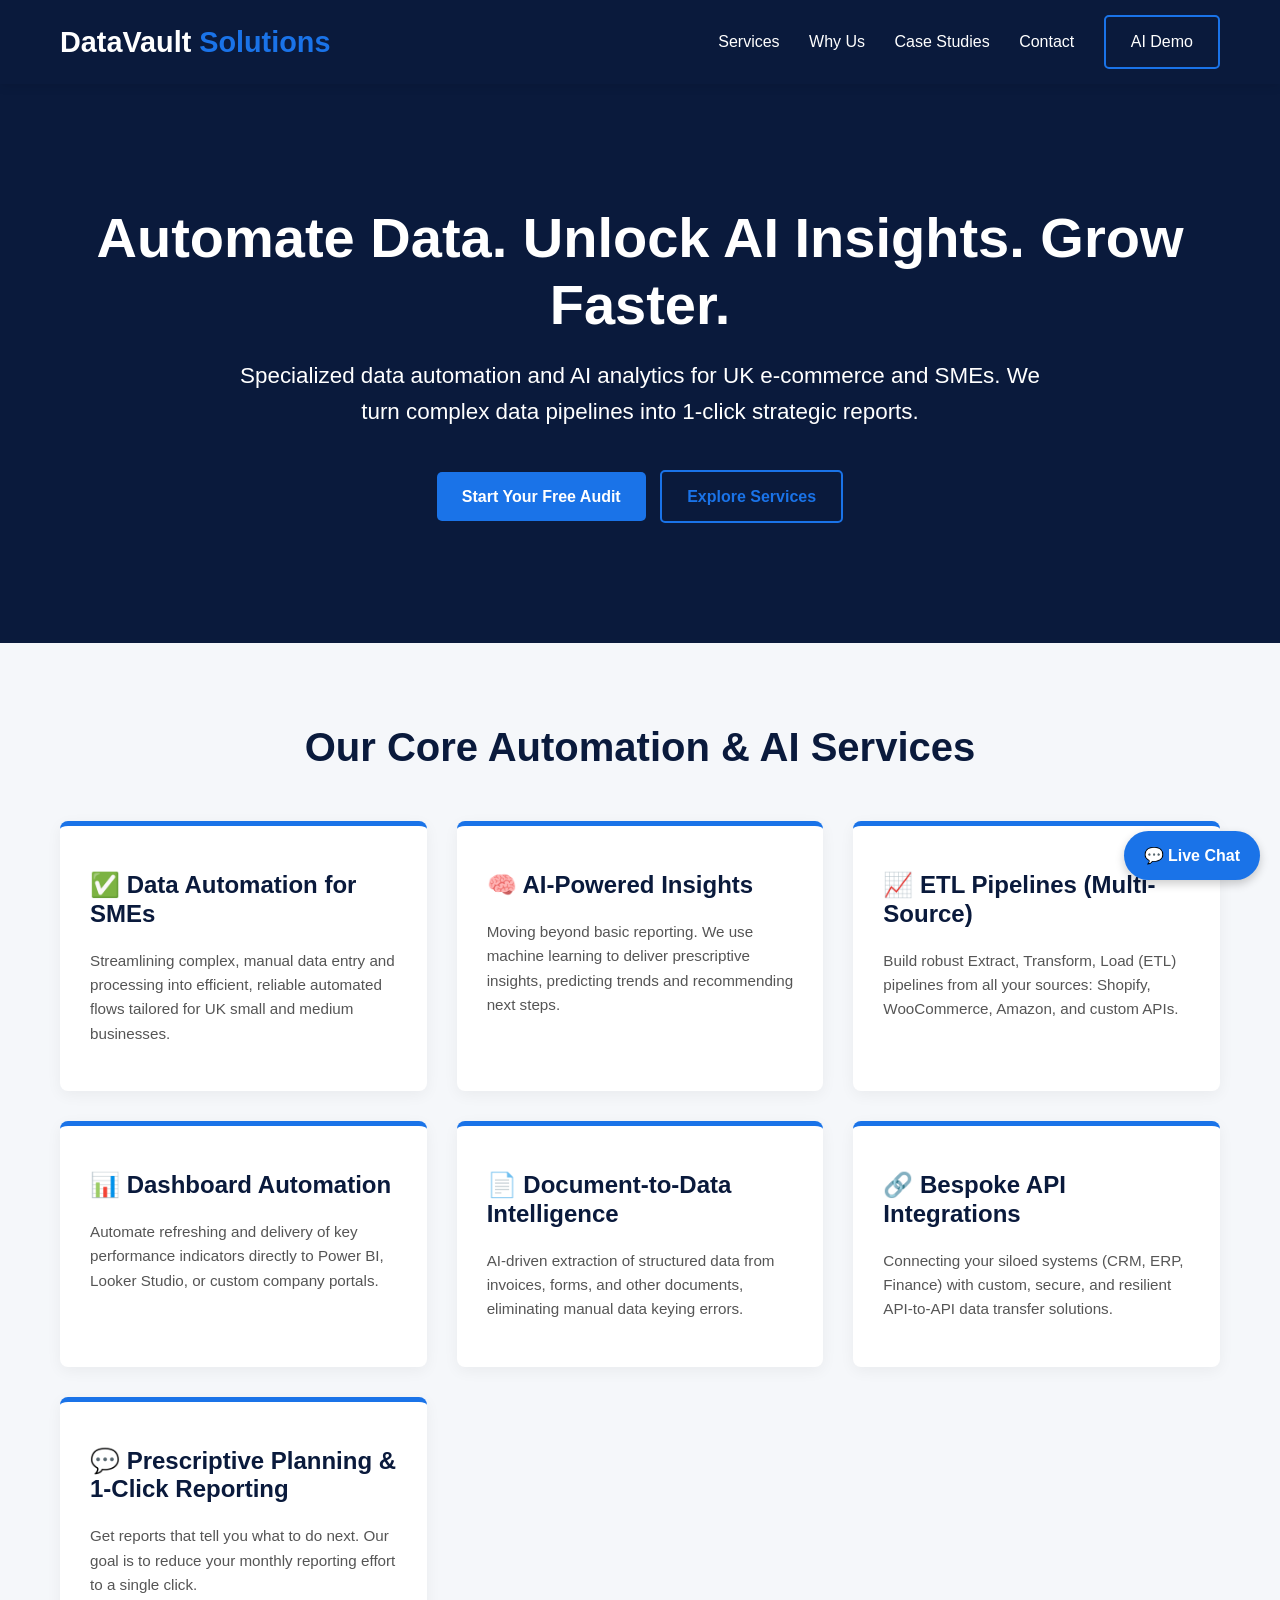
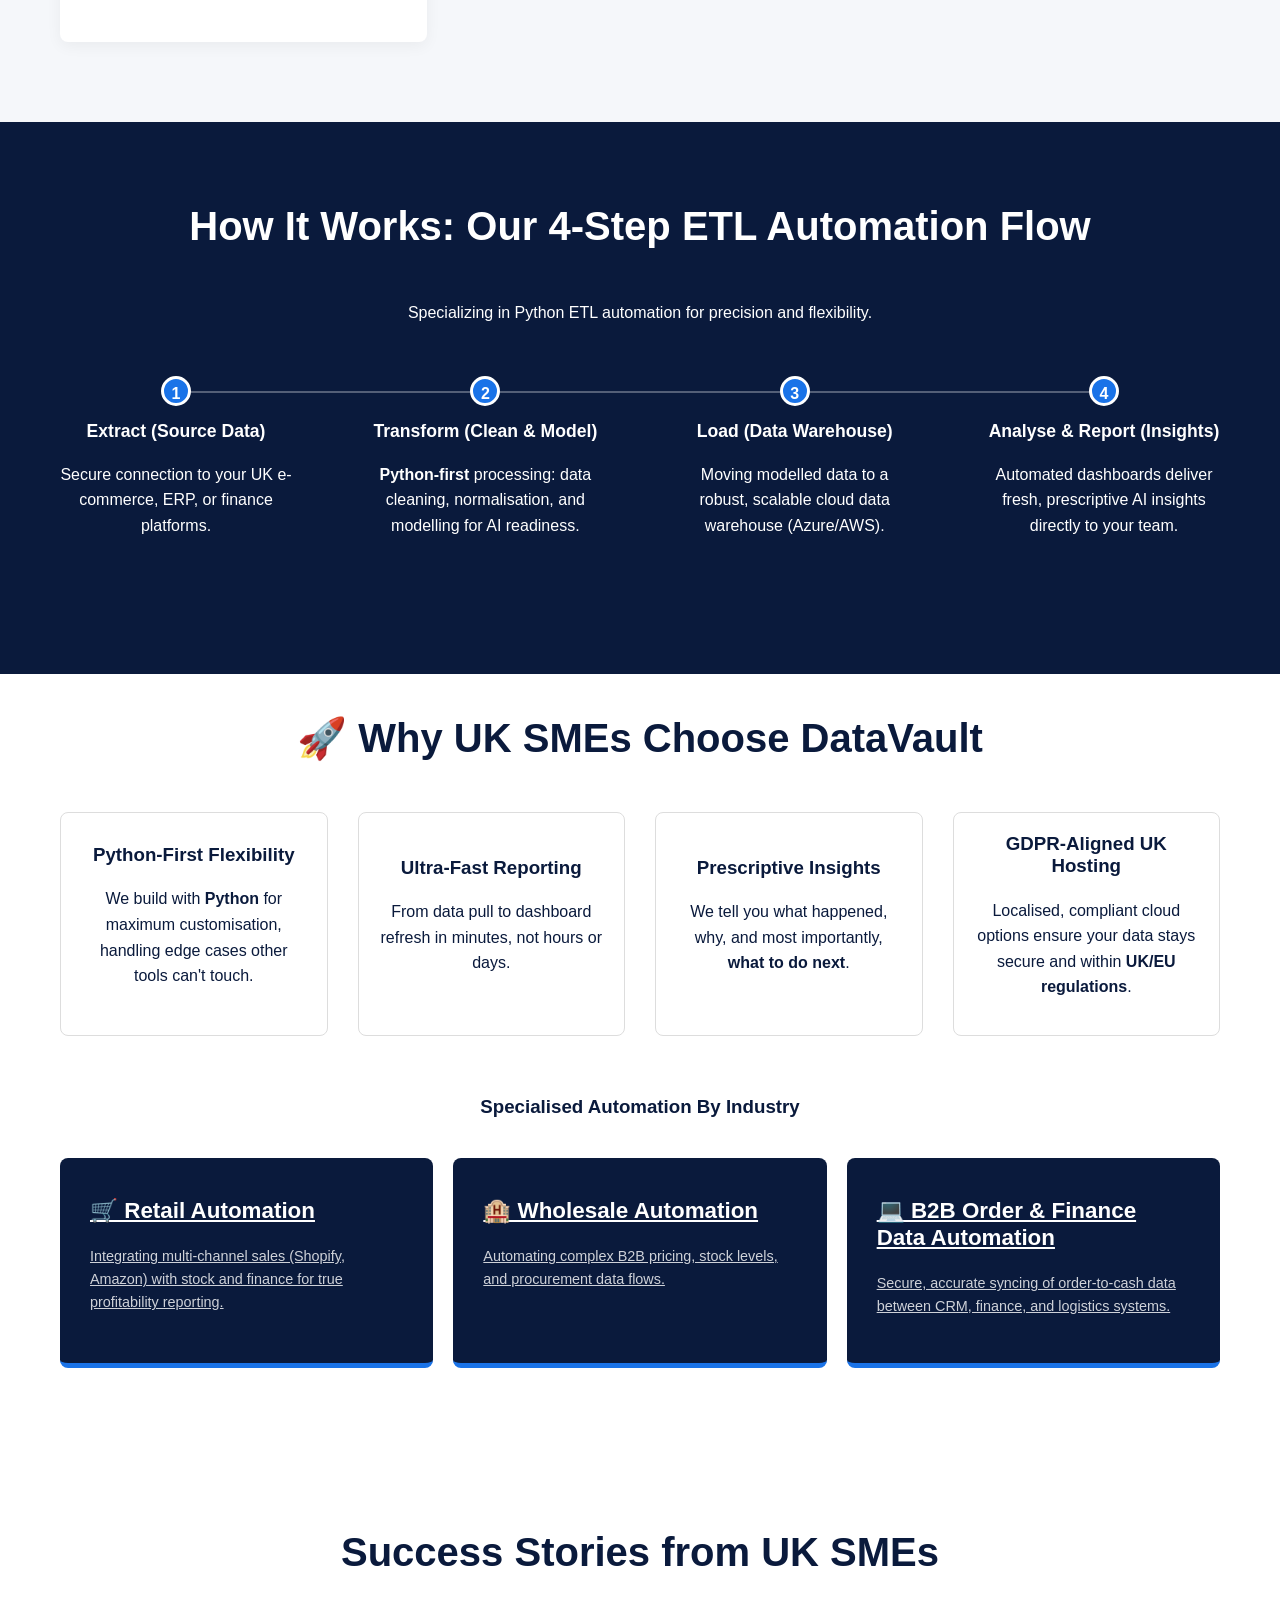
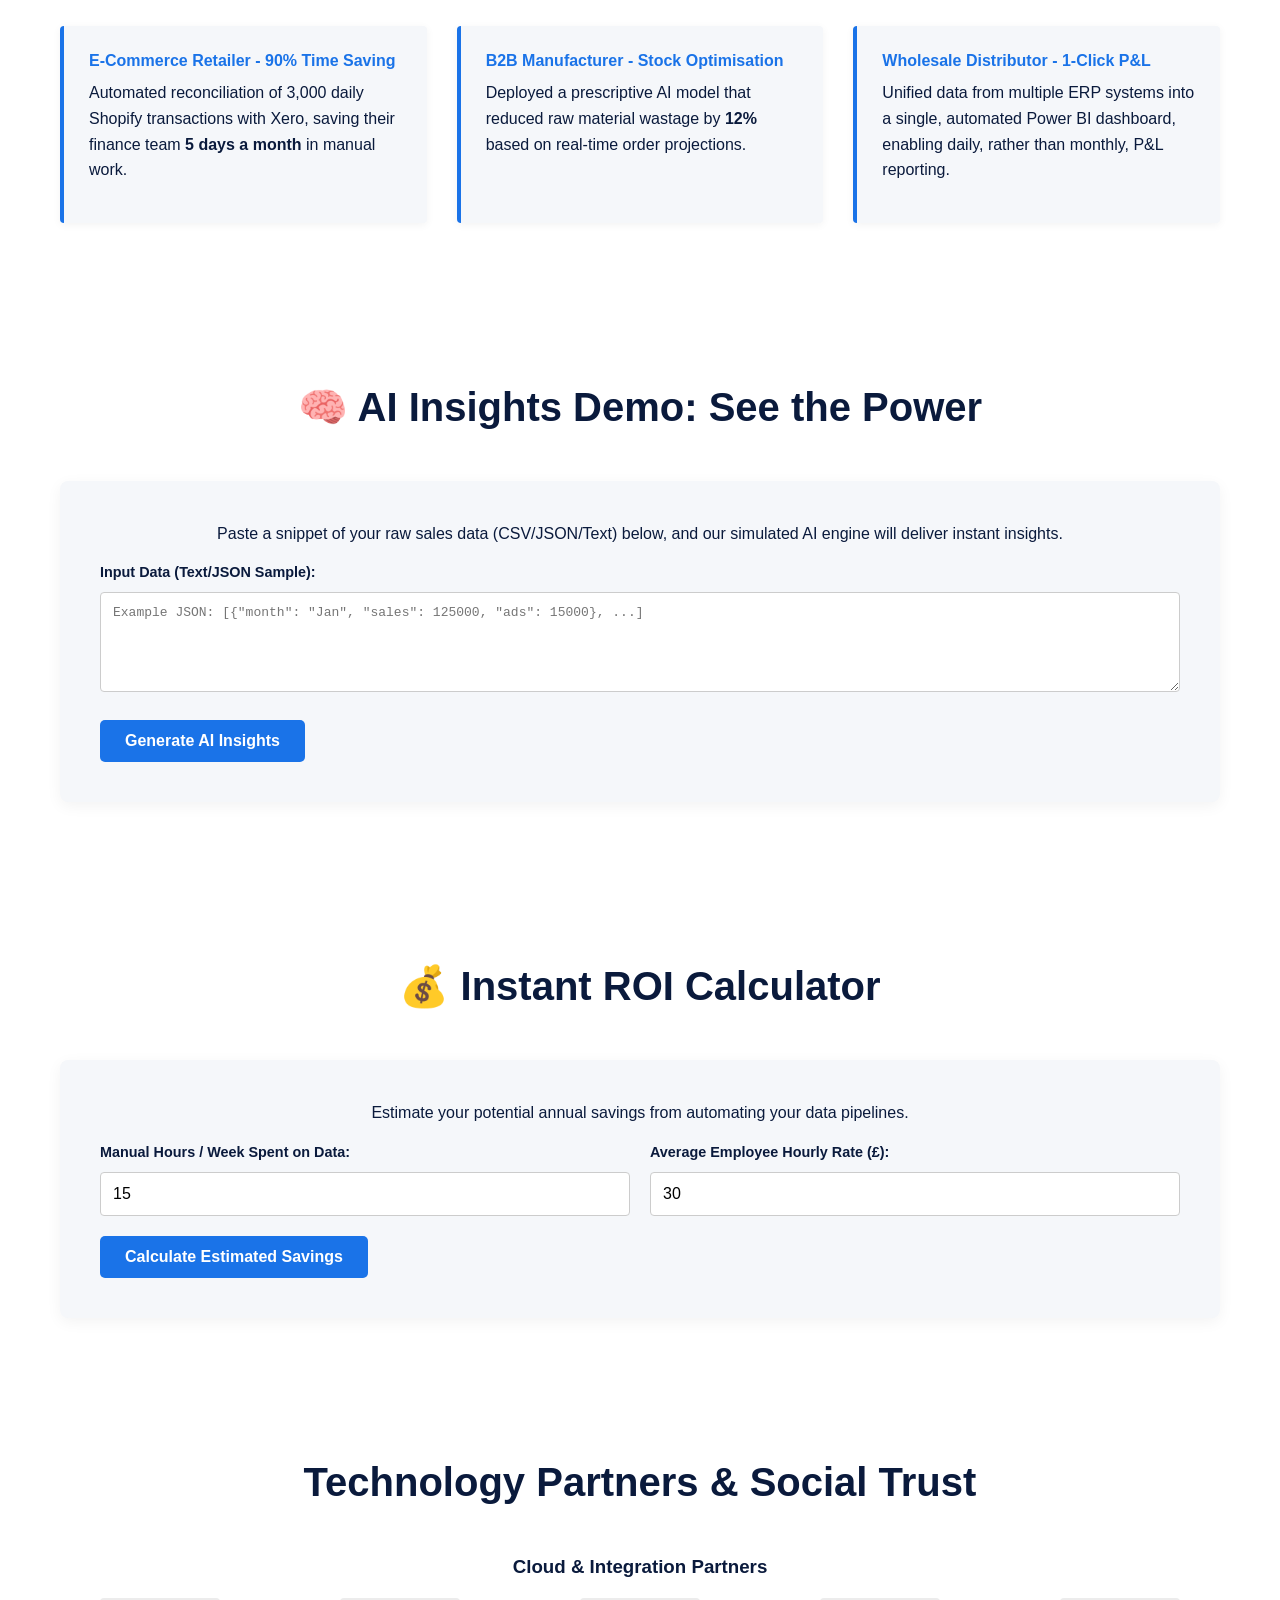
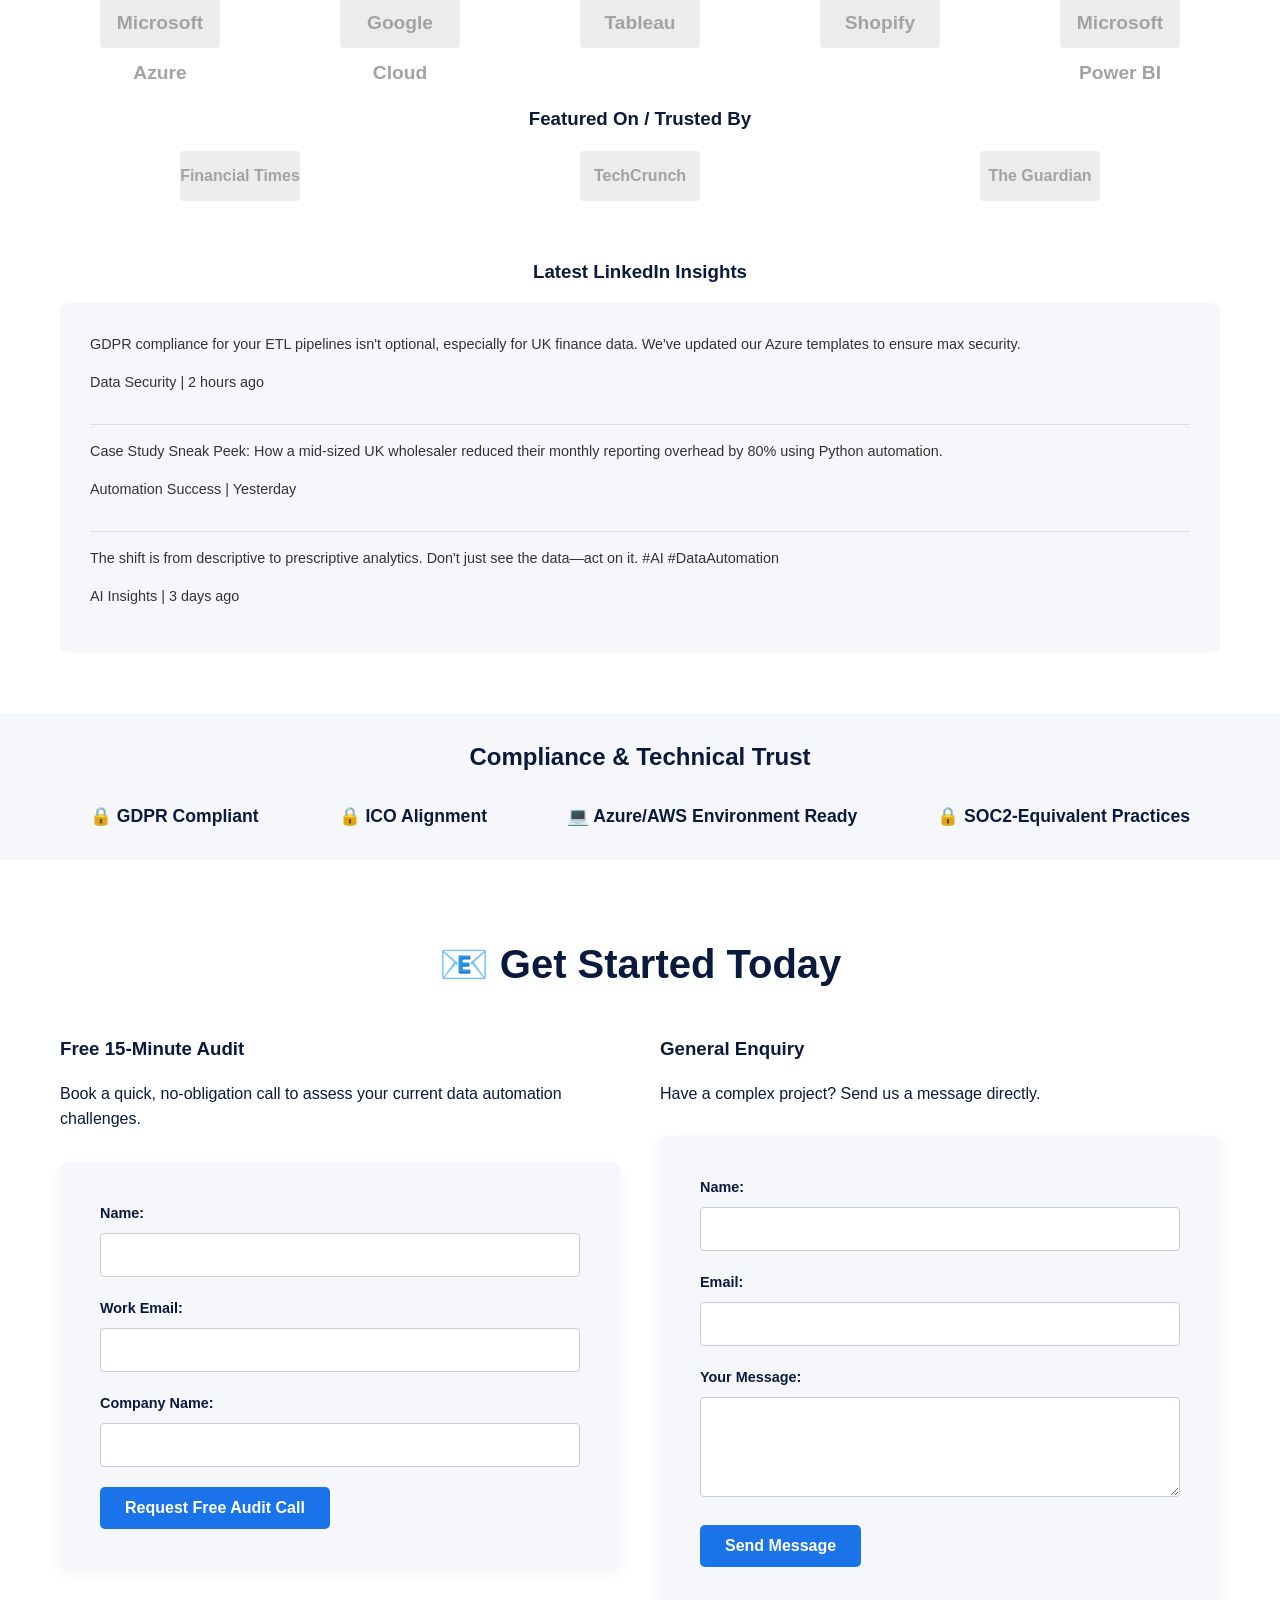
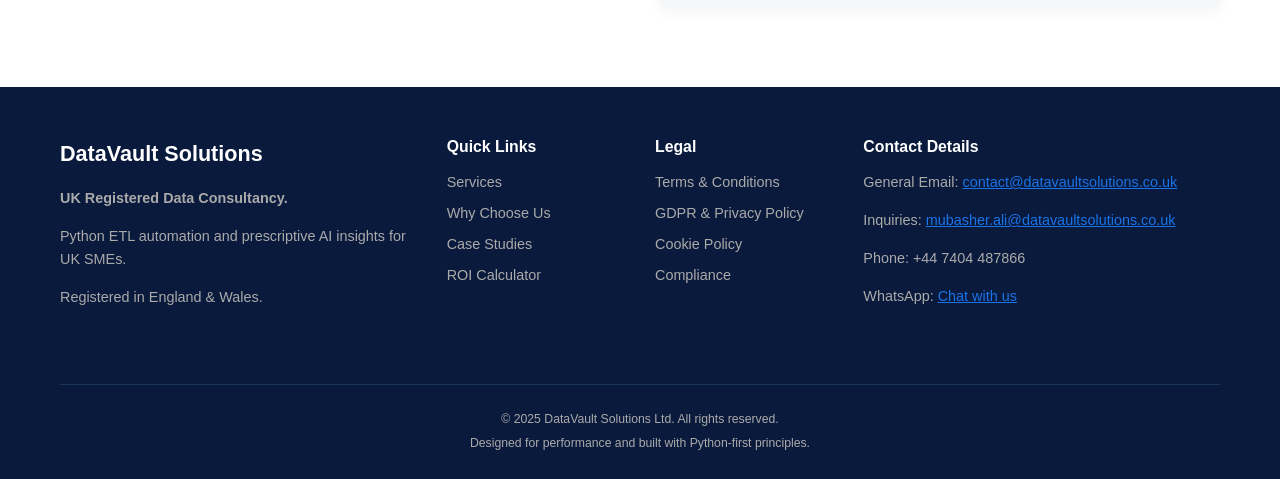
==== index-gemini.html @ 439b1335 "Add files via upload" ====
<!DOCTYPE html>
<html lang="en">
<head>
    <meta charset="UTF-8">
    <meta name="viewport" content="width=device-width, initial-scale=1.0">
    <title>DataVault Solutions Ltd | AI-Driven Data Automation for UK SMEs</title>
    <meta name="description" content="Specialized data automation, ETL pipelines, and AI analytics for UK e-commerce and SMEs. Unlock prescriptive insights and growth faster.">
    <link rel="icon" href="data:image/svg+xml,<svg xmlns='http://www.w3.org/2000/svg' viewBox='0 0 100 100'><text y='.9em' font-size='90'>💾</text></svg>">
    <style>
        :root {
            --color-primary: #0A1A3C; /* Deep Blue */
            --color-secondary: #FFFFFF; /* White */
            --color-accent: #1A73E8; /* Blue Accent */
            --color-light-bg: #F5F7FA;
            --font-family: 'Segoe UI', Tahoma, Geneva, Verdana, sans-serif;
            --transition-speed: 0.3s;
        }

        /* Basic Reset and Global Styles */
        * {
            box-sizing: border-box;
            margin: 0;
            padding: 0;
        }

        html {
            scroll-behavior: smooth;
        }

        body {
            font-family: var(--font-family);
            line-height: 1.6;
            color: var(--color-primary);
            background-color: var(--color-secondary);
        }

        .container {
            max-width: 1200px;
            margin: 0 auto;
            padding: 0 20px;
        }

        section {
            padding: 80px 0;
            opacity: 0;
            transform: translateY(20px);
            transition: opacity var(--transition-speed) ease-out, transform var(--transition-speed) ease-out;
        }

        section.in-view {
            opacity: 1;
            transform: translateY(0);
        }
        
        h1, h2, h3, h4 {
            color: var(--color-primary);
            line-height: 1.2;
            margin-bottom: 20px;
        }

        h2 {
            font-size: 2.5em;
            text-align: center;
            margin-bottom: 50px;
        }

        p {
            margin-bottom: 15px;
        }

        /* Utility Classes */
        .text-center { text-align: center; }
        .text-accent { color: var(--color-accent); }

        /* Buttons */
        .btn {
            display: inline-block;
            padding: 12px 25px;
            border-radius: 5px;
            text-decoration: none;
            font-weight: bold;
            transition: background-color var(--transition-speed), transform var(--transition-speed);
            cursor: pointer;
            border: none;
            font-size: 1em;
        }

        .btn-primary {
            background-color: var(--color-accent);
            color: var(--color-secondary);
        }

        .btn-primary:hover {
            background-color: #145CBF;
            transform: translateY(-2px);
        }

        .btn-secondary {
            background-color: transparent;
            color: var(--color-accent);
            border: 2px solid var(--color-accent);
            margin-left: 10px;
        }

        .btn-secondary:hover {
            background-color: var(--color-accent);
            color: var(--color-secondary);
            transform: translateY(-2px);
        }

        /* Header & Navigation */
        .header {
            background-color: var(--color-primary);
            padding: 15px 0;
            position: sticky;
            top: 0;
            z-index: 1000;
            box-shadow: 0 2px 10px rgba(0,0,0,0.1);
        }

        .header .container {
            display: flex;
            justify-content: space-between;
            align-items: center;
        }

        .logo {
            color: var(--color-secondary);
            font-size: 1.8em;
            font-weight: 700;
            text-decoration: none;
        }
        .logo span { color: var(--color-accent); }

        .nav a {
            color: var(--color-secondary);
            text-decoration: none;
            margin-left: 25px;
            font-weight: 500;
            position: relative;
            transition: color var(--transition-speed);
        }

        .nav a::after {
            content: '';
            position: absolute;
            width: 0;
            height: 2px;
            display: block;
            margin-top: 5px;
            right: 0;
            background: var(--color-accent);
            transition: width var(--transition-speed) ease;
        }

        .nav a:hover::after {
            width: 100%;
            left: 0;
            background: var(--color-accent);
        }

        /* Hero Section */
        #hero {
            background-color: var(--color-primary);
            color: var(--color-secondary);
            padding: 120px 0;
            text-align: center;
        }

        #hero h1 {
            font-size: 3.5em;
            margin-bottom: 20px;
            color: var(--color-secondary);
        }

        #hero p {
            font-size: 1.4em;
            margin-bottom: 40px;
            max-width: 800px;
            margin-left: auto;
            margin-right: auto;
        }
        
        /* Services Grid */
        #services {
            background-color: var(--color-light-bg);
        }

        .services-grid {
            display: grid;
            grid-template-columns: repeat(auto-fit, minmax(300px, 1fr));
            gap: 30px;
        }

        .service-card {
            background-color: var(--color-secondary);
            padding: 30px;
            border-radius: 8px;
            box-shadow: 0 4px 15px rgba(0, 0, 0, 0.05);
            transition: transform var(--transition-speed), box-shadow var(--transition-speed);
            border-top: 5px solid var(--color-accent);
        }

        .service-card:hover {
            transform: translateY(-5px);
            box-shadow: 0 8px 25px rgba(0, 0, 0, 0.1);
        }

        .service-card h3 {
            font-size: 1.5em;
            margin-top: 15px;
        }

        .service-card p {
            font-size: 0.95em;
            color: #555;
        }

        /* Why We're Different */
        #difference {
            padding-top: 40px; /* Adjust spacing */
        }
        
        .diff-grid {
            display: flex;
            gap: 30px;
            flex-wrap: wrap;
            justify-content: center;
        }

        .diff-item {
            flex: 1 1 250px;
            padding: 20px;
            background-color: var(--color-secondary);
            border: 1px solid #ddd;
            border-radius: 8px;
            text-align: center;
            min-height: 200px;
            display: flex;
            flex-direction: column;
            justify-content: center;
            align-items: center;
        }
        
        /* Industry Blocks */
        .industry-blocks {
            display: flex;
            gap: 20px;
            margin-top: 40px;
            flex-wrap: wrap;
        }

        .industry-block {
            flex: 1;
            min-width: 300px;
            background-color: var(--color-primary);
            color: var(--color-secondary);
            padding: 30px;
            border-radius: 8px;
            position: relative;
            overflow: hidden;
            border-bottom: 5px solid var(--color-accent);
        }

        .industry-block h3 {
            color: var(--color-secondary);
            margin-top: 10px;
            font-size: 1.4em;
        }

        .industry-block p {
            font-size: 0.9em;
            opacity: 0.8;
        }

        /* Case Studies */
        .case-study-grid {
            display: grid;
            grid-template-columns: repeat(auto-fit, minmax(350px, 1fr));
            gap: 30px;
        }

        .case-study-card {
            background-color: var(--color-light-bg);
            padding: 25px;
            border-left: 4px solid var(--color-accent);
            border-radius: 4px;
            box-shadow: 0 2px 8px rgba(0,0,0,0.05);
        }

        .case-study-card h4 {
            color: var(--color-accent);
            margin-bottom: 10px;
        }

        /* How It Works */
        #how-it-works {
            background-color: var(--color-primary);
            color: var(--color-secondary);
            padding-bottom: 120px;
        }

        #how-it-works h2 {
            color: var(--color-secondary);
        }

        .step-flow {
            display: flex;
            justify-content: space-between;
            align-items: center;
            position: relative;
            text-align: center;
            margin-top: 50px;
        }
        
        .step-flow::before {
            content: '';
            position: absolute;
            top: 15px;
            left: 10%;
            right: 10%;
            height: 2px;
            background: rgba(255, 255, 255, 0.3);
            z-index: 1;
        }

        .step {
            width: 20%;
            position: relative;
            z-index: 2;
        }

        .step-icon {
            width: 30px;
            height: 30px;
            background-color: var(--color-accent);
            color: var(--color-secondary);
            border-radius: 50%;
            line-height: 30px;
            margin: 0 auto 15px;
            font-weight: bold;
            display: block;
            border: 3px solid var(--color-secondary);
        }

        .step h4 {
            color: var(--color-secondary);
            font-size: 1.1em;
        }

        /* Compliance Band */
        #compliance {
            background-color: var(--color-light-bg);
            padding: 30px 0;
            text-align: center;
        }

        .compliance-grid {
            display: flex;
            justify-content: space-around;
            flex-wrap: wrap;
            gap: 20px;
        }

        .compliance-item {
            font-weight: bold;
            color: var(--color-primary);
            font-size: 1.1em;
            display: flex;
            align-items: center;
            gap: 10px;
        }
        
        /* Forms & Interactive Tools */
        .form-section {
            background-color: var(--color-light-bg);
            padding: 40px;
            border-radius: 8px;
            box-shadow: 0 4px 15px rgba(0, 0, 0, 0.05);
            margin-top: 30px;
        }

        form label {
            display: block;
            margin-bottom: 8px;
            font-weight: bold;
            font-size: 0.9em;
        }

        form input[type="text"],
        form input[type="email"],
        form input[type="number"],
        form textarea {
            width: 100%;
            padding: 12px;
            margin-bottom: 20px;
            border: 1px solid #ccc;
            border-radius: 4px;
            font-size: 1em;
        }
        
        form textarea {
            resize: vertical;
            min-height: 100px;
        }

        .form-message {
            margin-top: 15px;
            padding: 10px;
            border-radius: 4px;
            text-align: center;
            font-weight: bold;
            display: none;
        }

        .form-message.success {
            background-color: #d4edda;
            color: #155724;
        }
        
        /* ROI Calculator */
        #roi-calc-results {
            margin-top: 20px;
            padding: 15px;
            background-color: #e6f0ff;
            border: 1px solid var(--color-accent);
            border-radius: 4px;
            display: none;
        }

        #roi-calc-results p {
            margin: 5px 0;
            font-size: 1.1em;
            font-weight: bold;
        }

        /* AI Insights Demo */
        .ai-output-box {
            background-color: var(--color-secondary);
            border: 2px dashed var(--color-accent);
            padding: 20px;
            border-radius: 8px;
            margin-top: 20px;
            min-height: 200px;
            font-family: monospace;
            white-space: pre-wrap;
            display: none;
        }
        
        /* Social Proof & Partners */
        #social-proof {
            padding: 60px 0;
        }

        .logo-grid {
            display: flex;
            justify-content: space-around;
            align-items: center;
            flex-wrap: wrap;
            gap: 40px;
            margin-bottom: 60px;
        }

        .logo-placeholder {
            width: 120px;
            height: 50px;
            background-color: #e0e0e0;
            line-height: 50px;
            text-align: center;
            font-weight: 600;
            color: #666;
            border-radius: 4px;
            filter: grayscale(100%);
            opacity: 0.6;
            transition: filter var(--transition-speed), opacity var(--transition-speed);
        }

        .logo-placeholder:hover {
            filter: grayscale(0%);
            opacity: 1;
        }

        .linkedin-placeholder {
            background-color: var(--color-light-bg);
            padding: 30px;
            border-radius: 8px;
        }

        .linkedin-post {
            border-bottom: 1px solid #ddd;
            padding-bottom: 15px;
            margin-bottom: 15px;
        }
        
        .linkedin-post:last-child {
            border-bottom: none;
            margin-bottom: 0;
            padding-bottom: 0;
        }

        .linkedin-post p {
            font-size: 0.9em;
            color: #333;
        }
        
        .linkedin-post-meta {
            font-size: 0.8em;
            color: var(--color-accent);
            font-weight: 500;
        }

        /* Footer */
        .footer {
            background-color: var(--color-primary);
            color: #aaa;
            padding: 50px 0 20px;
            font-size: 0.9em;
        }

        .footer .container {
            display: grid;
            grid-template-columns: 2fr 1fr 1fr 2fr;
            gap: 30px;
        }
        
        .footer-logo {
            font-size: 1.5em;
            color: var(--color-secondary);
            font-weight: bold;
            margin-bottom: 15px;
        }

        .footer h4 {
            color: var(--color-secondary);
            margin-bottom: 15px;
            font-size: 1.1em;
        }

        .footer ul {
            list-style: none;
        }

        .footer ul li a {
            color: #aaa;
            text-decoration: none;
            margin-bottom: 8px;
            display: inline-block;
        }

        .footer ul li a:hover {
            color: var(--color-accent);
        }
        
        .footer-bottom {
            grid-column: 1 / -1;
            text-align: center;
            border-top: 1px solid #1A345C;
            padding-top: 20px;
            margin-top: 30px;
        }

        .footer-bottom p {
            font-size: 0.85em;
            margin: 5px 0;
        }
        
        /* Modal (Live Chat Simulation) */
        .modal {
            position: fixed;
            top: 0;
            left: 0;
            width: 100%;
            height: 100%;
            background: rgba(0, 0, 0, 0.5);
            display: none; /* Hidden by default */
            justify-content: center;
            align-items: center;
            z-index: 2000;
        }

        .modal-content {
            background: var(--color-secondary);
            padding: 30px;
            border-radius: 8px;
            width: 90%;
            max-width: 400px;
            box-shadow: 0 5px 15px rgba(0, 0, 0, 0.3);
            position: relative;
            animation: slideIn 0.3s ease-out;
        }
        
        @keyframes slideIn {
            from {
                transform: translateY(-50px);
                opacity: 0;
            }
            to {
                transform: translateY(0);
                opacity: 1;
            }
        }

        .modal-close {
            position: absolute;
            top: 10px;
            right: 15px;
            font-size: 24px;
            cursor: pointer;
            color: #333;
        }
        
        .chat-simulation {
            text-align: center;
        }
        
        /* Responsive adjustments */
        @media (max-width: 768px) {
            .nav { display: none; } /* Simplified navigation for mobile */
            #hero h1 { font-size: 2.5em; }
            #hero p { font-size: 1.1em; }
            h2 { font-size: 2em; }
            .step-flow { flex-direction: column; }
            .step-flow::before { content: none; }
            .step { width: 100%; margin-bottom: 30px; }
            .service-card, .diff-item { min-width: 100%; }
            .footer .container { grid-template-columns: 1fr 1fr; }
        }
    </style>
</head>
<body>

    <header class="header">
        <div class="container">
            <a href="#hero" class="logo">DataVault <span>Solutions</span></a>
            <nav class="nav">
                <a href="#services">Services</a>
                <a href="#difference">Why Us</a>
                <a href="#case-studies">Case Studies</a>
                <a href="#contact">Contact</a>
                <a href="#ai-demo" class="btn btn-secondary">AI Demo</a>
            </nav>
        </div>
    </header>

    <section id="hero" class="in-view">
        <div class="container">
            <h1>Automate Data. Unlock AI Insights. Grow Faster.</h1>
            <p>Specialized data automation and AI analytics for UK e-commerce and SMEs. We turn complex data pipelines into 1-click strategic reports.</p>
            <div>
                <a href="#contact" class="btn btn-primary">Start Your Free Audit</a>
                <a href="#services" class="btn btn-secondary">Explore Services</a>
            </div>
        </div>
    </section>
    
    <section id="services" data-animation="fade-in">
        <div class="container">
            <h2>Our Core Automation & AI Services</h2>
            <div class="services-grid">
                <div class="service-card">
                    <h3>&#9989; Data Automation for SMEs</h3>
                    <p>Streamlining complex, manual data entry and processing into efficient, reliable automated flows tailored for UK small and medium businesses.</p>
                </div>
                <div class="service-card">
                    <h3>&#129504; AI-Powered Insights</h3>
                    <p>Moving beyond basic reporting. We use machine learning to deliver prescriptive insights, predicting trends and recommending next steps.</p>
                </div>
                <div class="service-card">
                    <h3>&#128200; ETL Pipelines (Multi-Source)</h3>
                    <p>Build robust Extract, Transform, Load (ETL) pipelines from all your sources: Shopify, WooCommerce, Amazon, and custom APIs.</p>
                </div>
                <div class="service-card">
                    <h3>&#128202; Dashboard Automation</h3>
                    <p>Automate refreshing and delivery of key performance indicators directly to Power BI, Looker Studio, or custom company portals.</p>
                </div>
                <div class="service-card">
                    <h3>&#128196; Document-to-Data Intelligence</h3>
                    <p>AI-driven extraction of structured data from invoices, forms, and other documents, eliminating manual data keying errors.</p>
                </div>
                <div class="service-card">
                    <h3>&#128279; Bespoke API Integrations</h3>
                    <p>Connecting your siloed systems (CRM, ERP, Finance) with custom, secure, and resilient API-to-API data transfer solutions.</p>
                </div>
                <div class="service-card">
                    <h3>&#128172; Prescriptive Planning & 1-Click Reporting</h3>
                    <p>Get reports that tell you what to do next. Our goal is to reduce your monthly reporting effort to a single click.</p>
                </div>
            </div>
        </div>
    </section>

    <section id="how-it-works" data-animation="fade-in">
        <div class="container">
            <h2>How It Works: Our 4-Step ETL Automation Flow</h2>
            <p class="text-center">Specializing in Python ETL automation for precision and flexibility.</p>
            <div class="step-flow">
                <div class="step">
                    <span class="step-icon">1</span>
                    <h4>Extract (Source Data)</h4>
                    <p>Secure connection to your UK e-commerce, ERP, or finance platforms.</p>
                </div>
                <div class="step">
                    <span class="step-icon">2</span>
                    <h4>Transform (Clean & Model)</h4>
                    <p><strong>Python-first</strong> processing: data cleaning, normalisation, and modelling for AI readiness.</p>
                </div>
                <div class="step">
                    <span class="step-icon">3</span>
                    <h4>Load (Data Warehouse)</h4>
                    <p>Moving modelled data to a robust, scalable cloud data warehouse (Azure/AWS).</p>
                </div>
                <div class="step">
                    <span class="step-icon">4</span>
                    <h4>Analyse & Report (Insights)</h4>
                    <p>Automated dashboards deliver fresh, prescriptive AI insights directly to your team.</p>
                </div>
            </div>
        </div>
    </section>
    
    <section id="difference" data-animation="fade-in">
        <div class="container">
            <h2>&#128640; Why UK SMEs Choose DataVault</h2>
            <div class="diff-grid">
                <div class="diff-item">
                    <h3>Python-First Flexibility</h3>
                    <p>We build with <strong>Python</strong> for maximum customisation, handling edge cases other tools can't touch.</p>
                </div>
                <div class="diff-item">
                    <h3>Ultra-Fast Reporting</h3>
                    <p>From data pull to dashboard refresh in minutes, not hours or days.</p>
                </div>
                <div class="diff-item">
                    <h3>Prescriptive Insights</h3>
                    <p>We tell you what happened, why, and most importantly, <strong>what to do next</strong>.</p>
                </div>
                <div class="diff-item">
                    <h3>GDPR-Aligned UK Hosting</h3>
                    <p>Localised, compliant cloud options ensure your data stays secure and within <strong>UK/EU regulations</strong>.</p>
                </div>
            </div>
            
            <div class="text-center" style="margin-top: 60px;">
                <h3>Specialised Automation By Industry</h3>
            </div>
            <div class="industry-blocks">
                <a href="#contact" class="industry-block">
                    <h3>&#128722; Retail Automation</h3>
                    <p>Integrating multi-channel sales (Shopify, Amazon) with stock and finance for true profitability reporting.</p>
                </a>
                <a href="#contact" class="industry-block">
                    <h3>&#127976; Wholesale Automation</h3>
                    <p>Automating complex B2B pricing, stock levels, and procurement data flows.</p>
                </a>
                <a href="#contact" class="industry-block">
                    <h3>&#128187; B2B Order & Finance Data Automation</h3>
                    <p>Secure, accurate syncing of order-to-cash data between CRM, finance, and logistics systems.</p>
                </a>
            </div>
        </div>
    </section>
    
    <section id="case-studies" data-animation="fade-in">
        <div class="container">
            <h2>Success Stories from UK SMEs</h2>
            <div class="case-study-grid">
                <div class="case-study-card">
                    <h4>E-Commerce Retailer - 90% Time Saving</h4>
                    <p>Automated reconciliation of 3,000 daily Shopify transactions with Xero, saving their finance team <strong>5 days a month</strong> in manual work.</p>
                </div>
                <div class="case-study-card">
                    <h4>B2B Manufacturer - Stock Optimisation</h4>
                    <p>Deployed a prescriptive AI model that reduced raw material wastage by <strong>12%</strong> based on real-time order projections.</p>
                </div>
                <div class="case-study-card">
                    <h4>Wholesale Distributor - 1-Click P&L</h4>
                    <p>Unified data from multiple ERP systems into a single, automated Power BI dashboard, enabling daily, rather than monthly, P&L reporting.</p>
                </div>
            </div>
        </div>
    </section>
    
    <section id="ai-demo" data-animation="fade-in">
        <div class="container">
            <h2 class="text-center">&#129504; AI Insights Demo: See the Power</h2>
            <div class="form-section">
                <p class="text-center">Paste a snippet of your raw sales data (CSV/JSON/Text) below, and our simulated AI engine will deliver instant insights.</p>
                <form id="ai-insights-form">
                    <label for="ai-data">Input Data (Text/JSON Sample):</label>
                    <textarea id="ai-data" placeholder='Example JSON: [{"month": "Jan", "sales": 125000, "ads": 15000}, ...]' required></textarea>
                    <button type="submit" class="btn btn-primary">Generate AI Insights</button>
                    <div id="ai-insights-message" class="form-message"></div>
                </form>
                
                <div id="ai-output" class="ai-output-box">
                    </div>
            </div>
        </div>
    </section>

    <section id="roi-calc" data-animation="fade-in">
        <div class="container">
            <h2 class="text-center">&#128176; Instant ROI Calculator</h2>
            <div class="form-section">
                <p class="text-center">Estimate your potential annual savings from automating your data pipelines.</p>
                <form id="roi-calc-form">
                    <div style="display: flex; gap: 20px;">
                        <div style="flex: 1;">
                            <label for="manual-hours">Manual Hours / Week Spent on Data:</label>
                            <input type="number" id="manual-hours" placeholder="e.g., 15 hours" value="15" min="1" required>
                        </div>
                        <div style="flex: 1;">
                            <label for="avg-salary">Average Employee Hourly Rate (£):</label>
                            <input type="number" id="avg-salary" placeholder="e.g., 30" value="30" min="10" required>
                        </div>
                    </div>
                    
                    <button type="submit" class="btn btn-primary">Calculate Estimated Savings</button>
                    
                    <div id="roi-calc-results">
                        </div>
                </form>
            </div>
        </div>
    </section>

    <section id="social-proof" data-animation="fade-in">
        <div class="container">
            <h2 class="text-center">Technology Partners & Social Trust</h2>
            
            <h3 class="text-center">Cloud & Integration Partners</h3>
            <div class="logo-grid">
                <div class="logo-placeholder" style="font-size: 1.2em;">Microsoft Azure</div>
                <div class="logo-placeholder" style="font-size: 1.2em;">Google Cloud</div>
                <div class="logo-placeholder" style="font-size: 1.2em;">Tableau</div>
                <div class="logo-placeholder" style="font-size: 1.2em;">Shopify</div>
                <div class="logo-placeholder" style="font-size: 1.2em;">Microsoft Power BI</div>
            </div>
            
            <h3 class="text-center" style="margin-top: 40px;">Featured On / Trusted By</h3>
            <div class="logo-grid">
                <div class="logo-placeholder">Financial Times</div>
                <div class="logo-placeholder">TechCrunch</div>
                <div class="logo-placeholder">The Guardian</div>
            </div>
            
            <h3 class="text-center" style="margin-top: 60px;">Latest LinkedIn Insights</h3>
            <div class="linkedin-placeholder">
                <div id="linkedin-feed">
                    <p class="text-center">Loading insights...</p>
                </div>
            </div>
        </div>
    </section>

    <section id="compliance" data-animation="fade-in">
        <div class="container">
            <h3 style="margin-bottom: 30px; color: var(--color-primary); font-size: 1.5em; text-align: center;">Compliance & Technical Trust</h3>
            <div class="compliance-grid">
                <div class="compliance-item">&#128274; GDPR Compliant</div>
                <div class="compliance-item">&#128274; ICO Alignment</div>
                <div class="compliance-item">&#128187; Azure/AWS Environment Ready</div>
                <div class="compliance-item">&#128274; SOC2-Equivalent Practices</div>
            </div>
        </div>
    </section>

    <section id="contact" data-animation="fade-in">
        <div class="container">
            <h2 class="text-center">&#128231; Get Started Today</h2>
            <div style="display: flex; gap: 40px; flex-wrap: wrap;">
                
                <div style="flex: 1; min-width: 300px;">
                    <h3>Free 15-Minute Audit</h3>
                    <p>Book a quick, no-obligation call to assess your current data automation challenges.</p>
                    <div class="form-section">
                        <form id="audit-form">
                            <label for="audit-name">Name:</label>
                            <input type="text" id="audit-name" required>

                            <label for="audit-email">Work Email:</label>
                            <input type="email" id="audit-email" required>
                            
                            <label for="audit-company">Company Name:</label>
                            <input type="text" id="audit-company">

                            <button type="submit" class="btn btn-primary">Request Free Audit Call</button>
                            <div id="audit-message" class="form-message"></div>
                        </form>
                    </div>
                </div>

                <div style="flex: 1; min-width: 300px;">
                    <h3>General Enquiry</h3>
                    <p>Have a complex project? Send us a message directly.</p>
                    <div class="form-section">
                        <form id="contact-form">
                            <label for="contact-name">Name:</label>
                            <input type="text" id="contact-name" required>

                            <label for="contact-email">Email:</label>
                            <input type="email" id="contact-email" required>
                            
                            <label for="contact-message">Your Message:</label>
                            <textarea id="contact-message" required></textarea>

                            <button type="submit" class="btn btn-primary">Send Message</button>
                            <div id="contact-message-status" class="form-message"></div>
                        </form>
                    </div>
                </div>
            </div>
        </div>
    </section>
    
    <button class="btn btn-primary" id="live-chat-button" style="position: fixed; bottom: 20px; right: 20px; z-index: 1000; padding: 15px 20px; border-radius: 50px; box-shadow: 0 4px 10px rgba(0, 0, 0, 0.2);">
        &#128172; Live Chat
    </button>
    
    <div id="live-chat-modal" class="modal">
        <div class="modal-content">
            <span class="modal-close" id="close-modal">&times;</span>
            <div class="chat-simulation">
                <h3>Start a Conversation</h3>
                <p style="color: #666;">Simulated Chat: An expert will be with you in a moment.</p>
                <div style="background: #eee; padding: 15px; border-radius: 5px; text-align: left; margin-top: 15px;">
                    <p><strong>System:</strong> Welcome to DataVault Solutions. How can we help you automate your data today?</p>
                </div>
                <textarea placeholder="Type your message..." style="width: 100%; margin-top: 10px; padding: 10px; border: 1px solid #ccc; border-radius: 4px;"></textarea>
                <button class="btn btn-primary" style="width: 100%; margin-top: 10px;">Send</button>
            </div>
        </div>
    </div>

    <footer class="footer">
        <div class="container">
            <div>
                <div class="footer-logo">DataVault <span>Solutions</span></div>
                <p><strong>UK Registered Data Consultancy.</strong></p>
                <p>Python ETL automation and prescriptive AI insights for UK SMEs.</p>
                <p style="margin-top: 10px;">Registered in England & Wales.</p>
            </div>
            
            <div>
                <h4>Quick Links</h4>
                <ul>
                    <li><a href="#services">Services</a></li>
                    <li><a href="#difference">Why Choose Us</a></li>
                    <li><a href="#case-studies">Case Studies</a></li>
                    <li><a href="#roi-calc">ROI Calculator</a></li>
                </ul>
            </div>
            
            <div>
                <h4>Legal</h4>
                <ul>
                    <li><a href="#">Terms & Conditions</a></li>
                    <li><a href="#">GDPR & Privacy Policy</a></li>
                    <li><a href="#">Cookie Policy</a></li>
                    <li><a href="#compliance">Compliance</a></li>
                </ul>
            </div>
            
            <div>
                <h4>Contact Details</h4>
                <p>General Email: <a href="mailto:contact@datavaultsolutions.co.uk" style="color: var(--color-accent);">contact@datavaultsolutions.co.uk</a></p>
                <p>Inquiries: <a href="mailto:mubasher.ali@datavaultsolutions.co.uk" style="color: var(--color-accent);">mubasher.ali@datavaultsolutions.co.uk</a></p>
                <p>Phone: +44 7404 487866</p>
                <p>WhatsApp: <a href="https://wa.me/447404487866" target="_blank" style="color: var(--color-accent);">Chat with us</a></p>
            </div>
            
            <div class="footer-bottom">
                <p>&copy; 2025 DataVault Solutions Ltd. All rights reserved.</p>
                <p>Designed for performance and built with Python-first principles.</p>
            </div>
        </div>
    </footer>

    <script>
        // --- 3. Simulated Backend API Function ---
        function simulateAPI(endpoint, payload) {
            console.log(`API Call to ${endpoint}`, payload);
            return new Promise(resolve => {
                setTimeout(() => {
                    let response = { status: "success", endpoint, payload };
                    
                    if (endpoint === '/api/contact' || endpoint === '/api/audit') {
                        response.message = "Message delivered successfully. We'll be in touch within 4 hours.";
                    } else if (endpoint === '/api/roi-calc') {
                        const { manualHours, avgSalary } = payload;
                        const weeklySavings = manualHours * avgSalary;
                        const annualSavings = weeklySavings * 52; // Assuming 52 working weeks
                        response.savings = annualSavings;
                    } else if (endpoint === '/api/ai-insights') {
                        response.insights = {
                            key_trends: ["Q4 sales data shows a strong correlation between ad spend and conversions.", "Mobile traffic increased by 18% but conversion rate dropped, indicating a UX issue."],
                            anomalies: ["Unusual spike in returns for Product X last Tuesday.", "Marketing spend was over budget by 20% in the last month."],
                            recommended_actions: ["Investigate the returns spike for Product X immediately.", "A/B test a new mobile checkout flow to address conversion drop.", "Re-allocate 5% of the over-spent marketing budget to high-performing channels."]
                        };
                    }

                    resolve(response);
                }, 600); // 600ms latency simulation
            });
        }

        // --- Form Submission Handlers ---

        // 1. Contact Form
        document.getElementById('contact-form').addEventListener('submit', async function(e) {
            e.preventDefault();
            const form = e.target;
            const statusDiv = document.getElementById('contact-message-status');
            const payload = {
                name: form['contact-name'].value,
                email: form['contact-email'].value,
                message: form['contact-message'].value
            };

            statusDiv.textContent = 'Sending message...';
            statusDiv.className = 'form-message success'; // Reusing success for pending
            statusDiv.style.display = 'block';

            const result = await simulateAPI('/api/contact', payload);

            statusDiv.textContent = `Success! ${result.message}`;
            statusDiv.className = 'form-message success';
            form.reset();
        });

        // 2. Audit Form
        document.getElementById('audit-form').addEventListener('submit', async function(e) {
            e.preventDefault();
            const form = e.target;
            const statusDiv = document.getElementById('audit-message');
            const payload = {
                name: form['audit-name'].value,
                email: form['audit-email'].value,
                company: form['audit-company'].value
            };

            statusDiv.textContent = 'Requesting audit...';
            statusDiv.className = 'form-message success';
            statusDiv.style.display = 'block';

            const result = await simulateAPI('/api/audit', payload);

            statusDiv.textContent = `Success! Your 15-minute audit request has been booked. ${result.message}`;
            statusDiv.className = 'form-message success';
            form.reset();
        });
        
        // 3. ROI Calculator
        document.getElementById('roi-calc-form').addEventListener('submit', async function(e) {
            e.preventDefault();
            const form = e.target;
            const resultsDiv = document.getElementById('roi-calc-results');
            const manualHours = parseFloat(form['manual-hours'].value);
            const avgSalary = parseFloat(form['avg-salary'].value);
            
            if (isNaN(manualHours) || isNaN(avgSalary) || manualHours <= 0 || avgSalary <= 0) {
                resultsDiv.innerHTML = '<p style="color: red;">Please enter valid numbers.</p>';
                resultsDiv.style.display = 'block';
                return;
            }

            const payload = { manualHours, avgSalary };
            
            resultsDiv.innerHTML = '<p>Calculating...</p>';
            resultsDiv.style.display = 'block';

            const result = await simulateAPI('/api/roi-calc', payload);
            const annualSavings = result.savings.toLocaleString('en-GB', { style: 'currency', currency: 'GBP', minimumFractionDigits: 0 });

            resultsDiv.innerHTML = `
                <p>&#128176; <strong>Estimated Annual Cost Savings:</strong> <span class="text-accent">${annualSavings}</span></p>
                <p>This is the labour cost saved by automating ${manualHours} manual hours per week.</p>
            `;
        });
        
        // 4. AI Insights Demo
        document.getElementById('ai-insights-form').addEventListener('submit', async function(e) {
            e.preventDefault();
            const form = e.target;
            const statusDiv = document.getElementById('ai-insights-message');
            const outputBox = document.getElementById('ai-output');
            const dataInput = form['ai-data'].value.trim();

            if (!dataInput) {
                statusDiv.textContent = 'Please provide some sample data.';
                statusDiv.className = 'form-message';
                statusDiv.style.display = 'block';
                outputBox.style.display = 'none';
                return;
            }

            const payload = { input_data: dataInput };
            
            statusDiv.textContent = 'Generating insights...';
            statusDiv.className = 'form-message success';
            statusDiv.style.display = 'block';
            outputBox.style.display = 'none';
            outputBox.textContent = '';

            const result = await simulateAPI('/api/ai-insights', payload);
            
            let output = 'AI INSIGHTS REPORT:\n\n';
            
            output += '--- Key Trends ---\n';
            result.insights.key_trends.forEach(t => output += `* ${t}\n`);
            
            output += '\n--- Anomalies Detected ---\n';
            result.insights.anomalies.forEach(a => output += `* ${a}\n`);
            
            output += '\n--- Recommended Actions (Prescriptive) ---\n';
            result.insights.recommended_actions.forEach(r => output += `* ${r}\n`);
            
            outputBox.textContent = output;
            outputBox.style.display = 'block';
            statusDiv.textContent = 'Analysis Complete.';
        });


        // --- Live Chat Modal Logic ---
        const chatButton = document.getElementById('live-chat-button');
        const chatModal = document.getElementById('live-chat-modal');
        const closeModal = document.getElementById('close-modal');

        chatButton.addEventListener('click', () => {
            chatModal.style.display = 'flex';
        });

        closeModal.addEventListener('click', () => {
            chatModal.style.display = 'none';
        });

        // Close modal if user clicks outside of it
        window.addEventListener('click', (event) => {
            if (event.target === chatModal) {
                chatModal.style.display = 'none';
            }
        });

        // --- Dynamic Content & SEO ---
        function loadLinkedInFeed() {
            const feedDiv = document.getElementById('linkedin-feed');
            
            const posts = [
                { text: "GDPR compliance for your ETL pipelines isn't optional, especially for UK finance data. We've updated our Azure templates to ensure max security.", meta: "Data Security | 2 hours ago" },
                { text: "Case Study Sneak Peek: How a mid-sized UK wholesaler reduced their monthly reporting overhead by 80% using Python automation.", meta: "Automation Success | Yesterday" },
                { text: "The shift is from descriptive to prescriptive analytics. Don't just see the data—act on it. #AI #DataAutomation", meta: "AI Insights | 3 days ago" }
            ];

            feedDiv.innerHTML = posts.map(post => `
                <div class="linkedin-post">
                    <p>${post.text}</p>
                    <p class="linkedin-post-meta">${post.meta}</p>
                </div>
            `).join('');
        }
        
        // --- Scroll Animation (Intersection Observer) ---
        function setupIntersectionObserver() {
            const sections = document.querySelectorAll('section');
            
            const observerOptions = {
                root: null,
                rootMargin: '0px',
                threshold: 0.1 // Trigger when 10% of the section is visible
            };

            const observer = new IntersectionObserver((entries, observer) => {
                entries.forEach(entry => {
                    if (entry.isIntersecting) {
                        entry.target.classList.add('in-view');
                        // Optional: stop observing once it's visible
                        // observer.unobserve(entry.target); 
                    } else {
                        // Optional: remove class when not visible
                        // entry.target.classList.remove('in-view'); 
                    }
                });
            }, observerOptions);

            sections.forEach(section => {
                // Skip the hero section as it's visible by default
                if (section.id !== 'hero') { 
                    observer.observe(section);
                }
            });
        }


        // --- Initialisation ---
        document.addEventListener('DOMContentLoaded', () => {
            loadLinkedInFeed();
            setupIntersectionObserver();
        });
        
    </script>
</body>
</html>
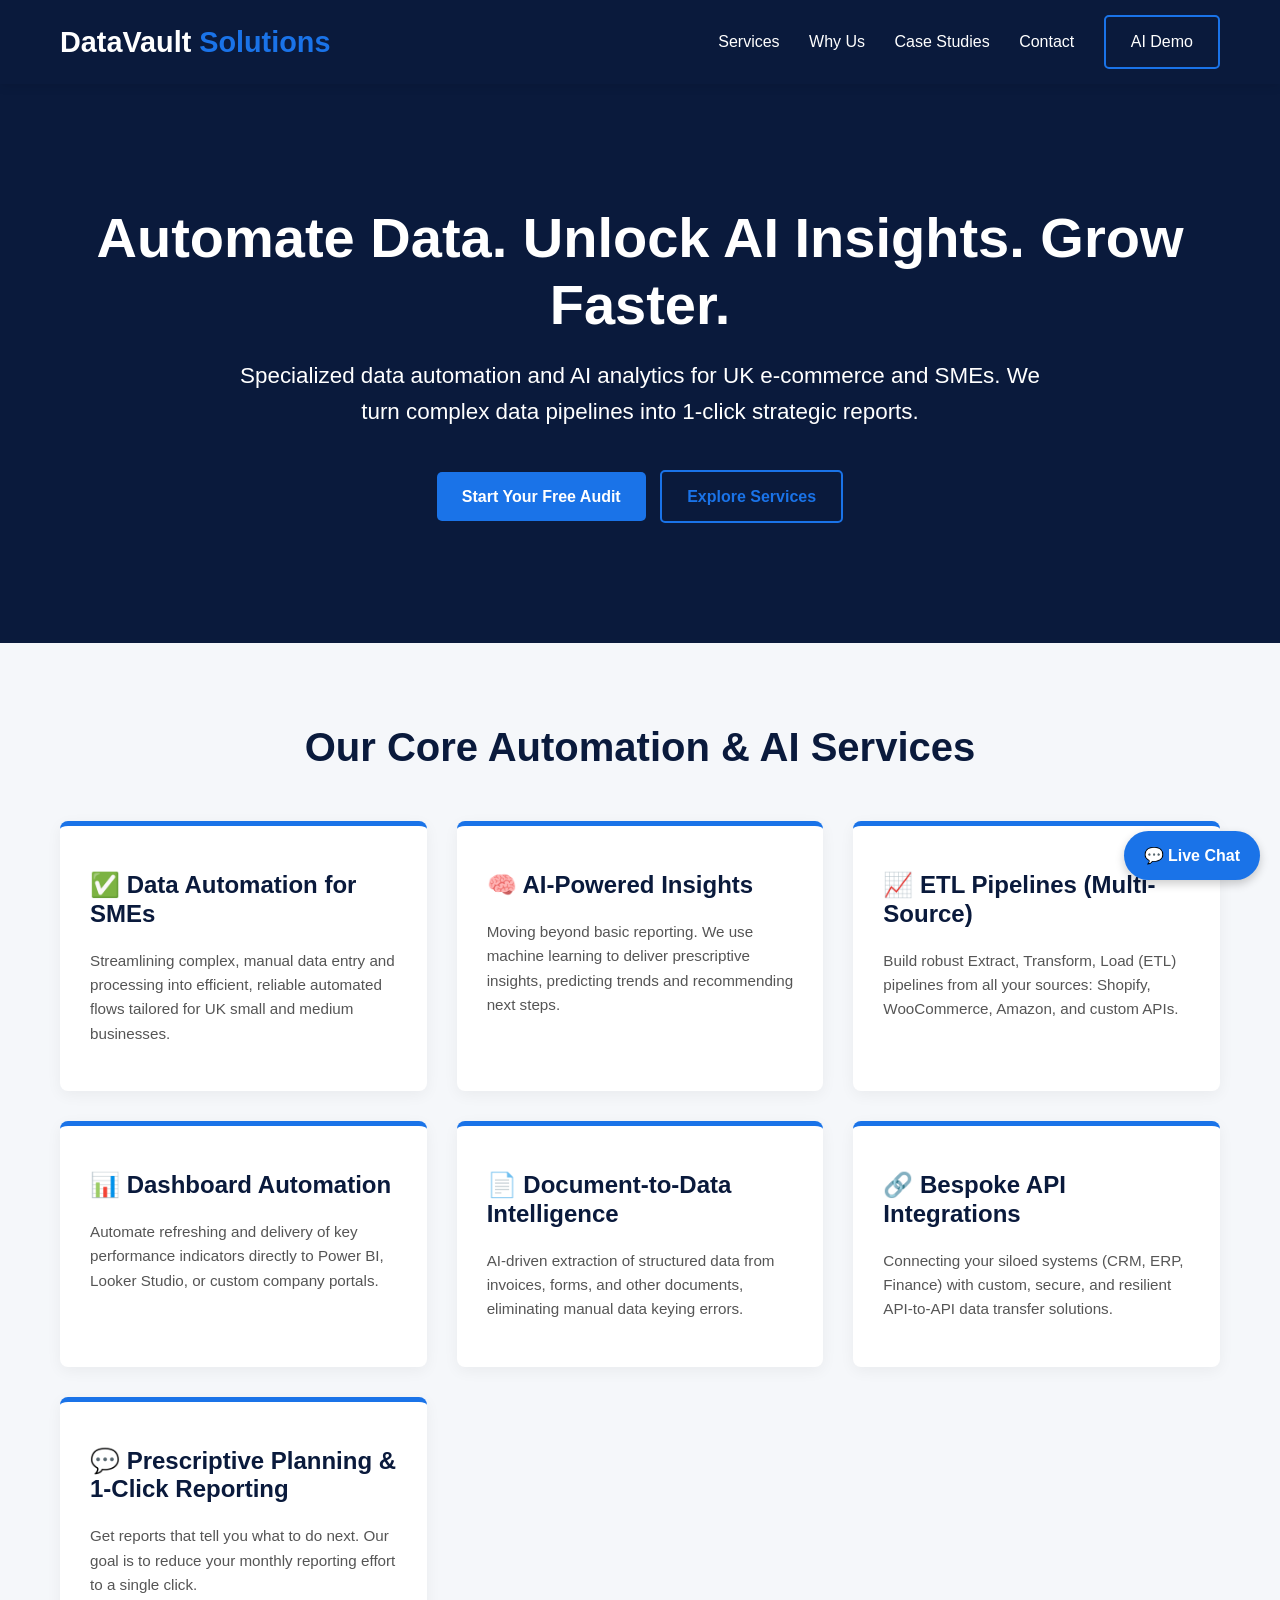
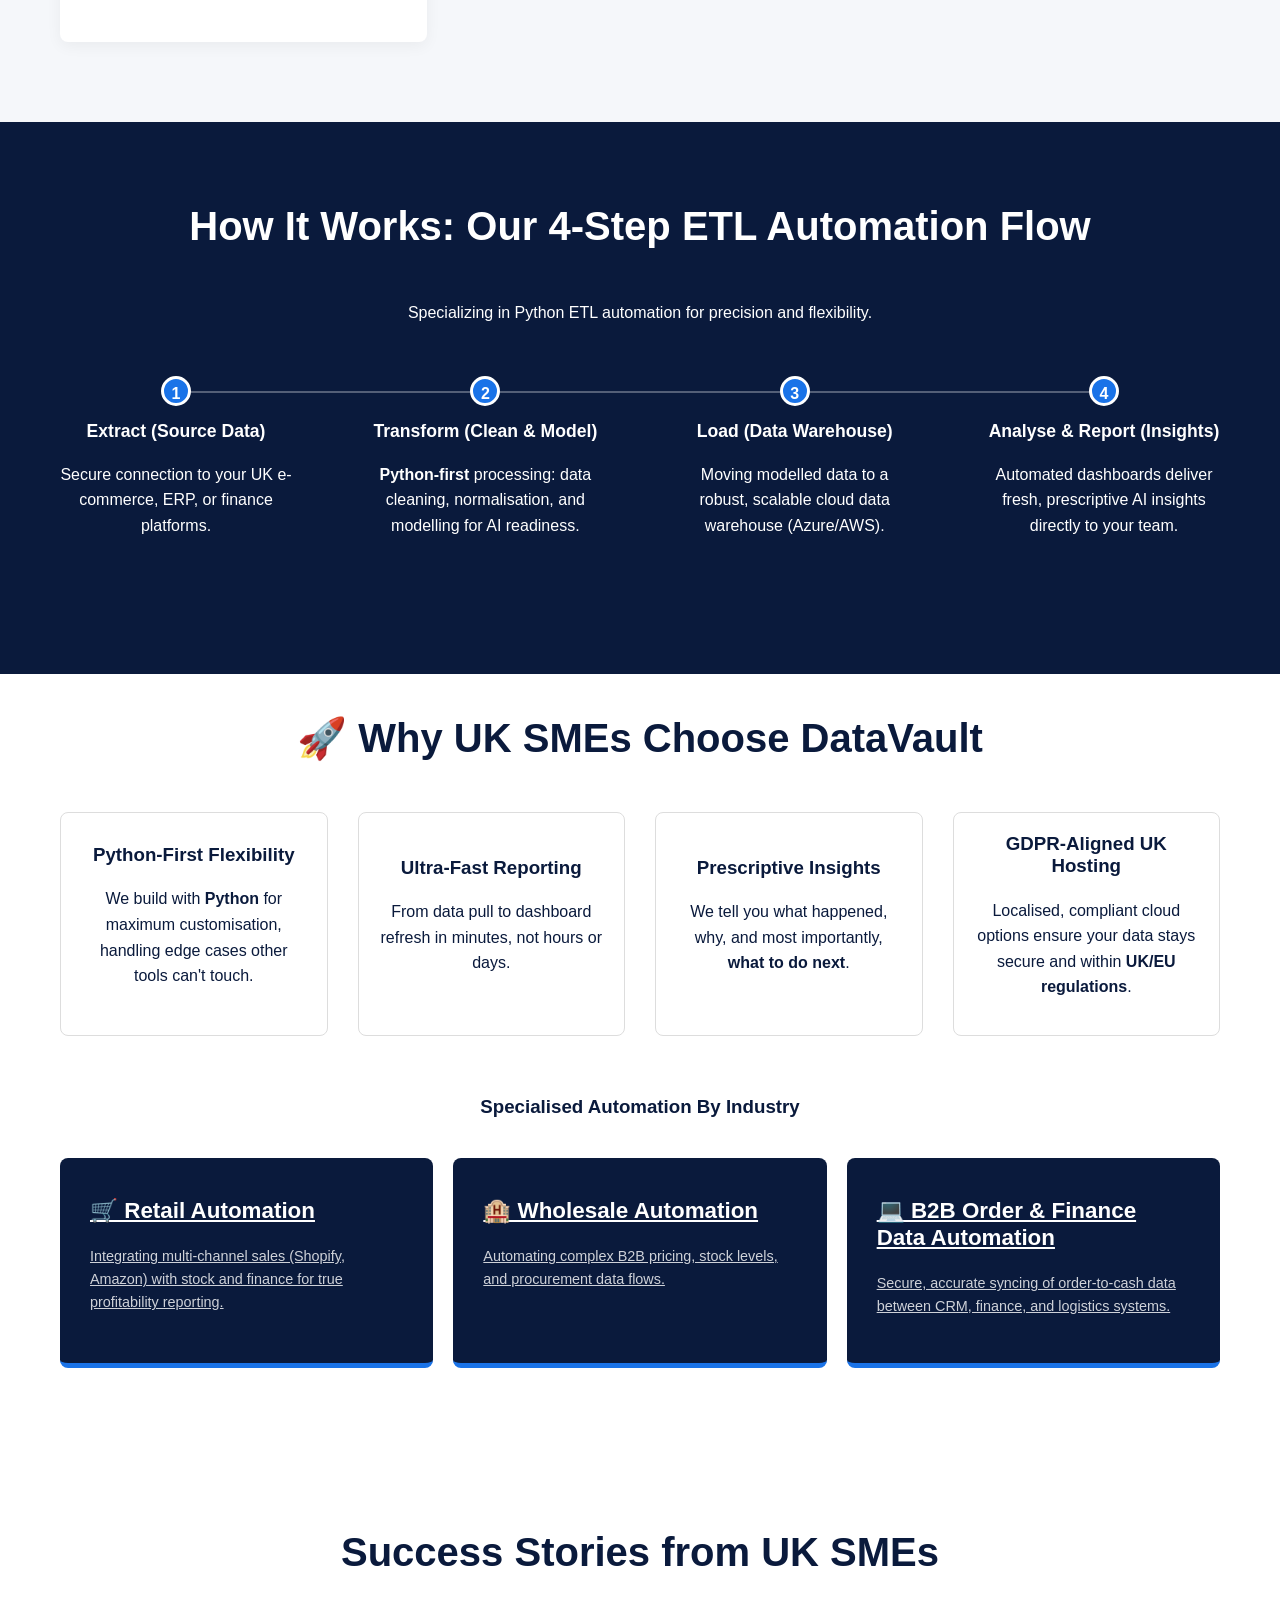
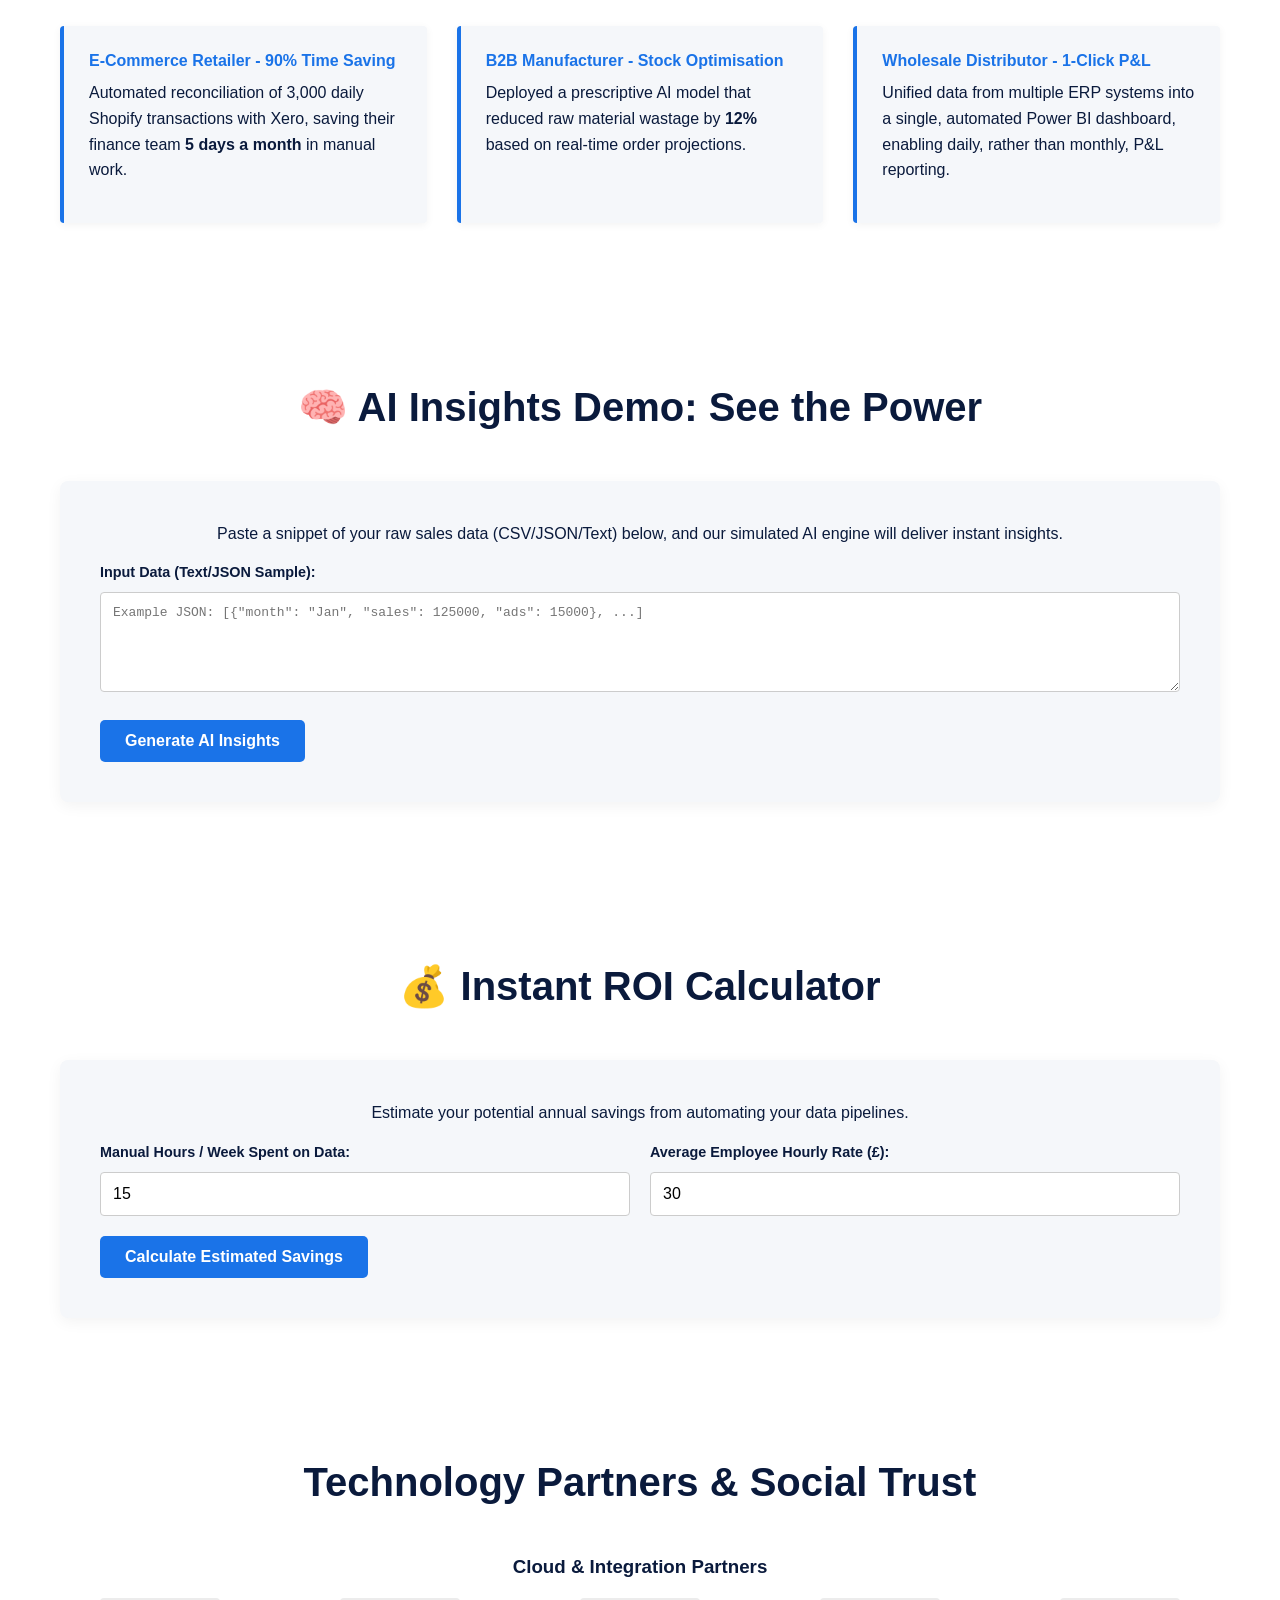
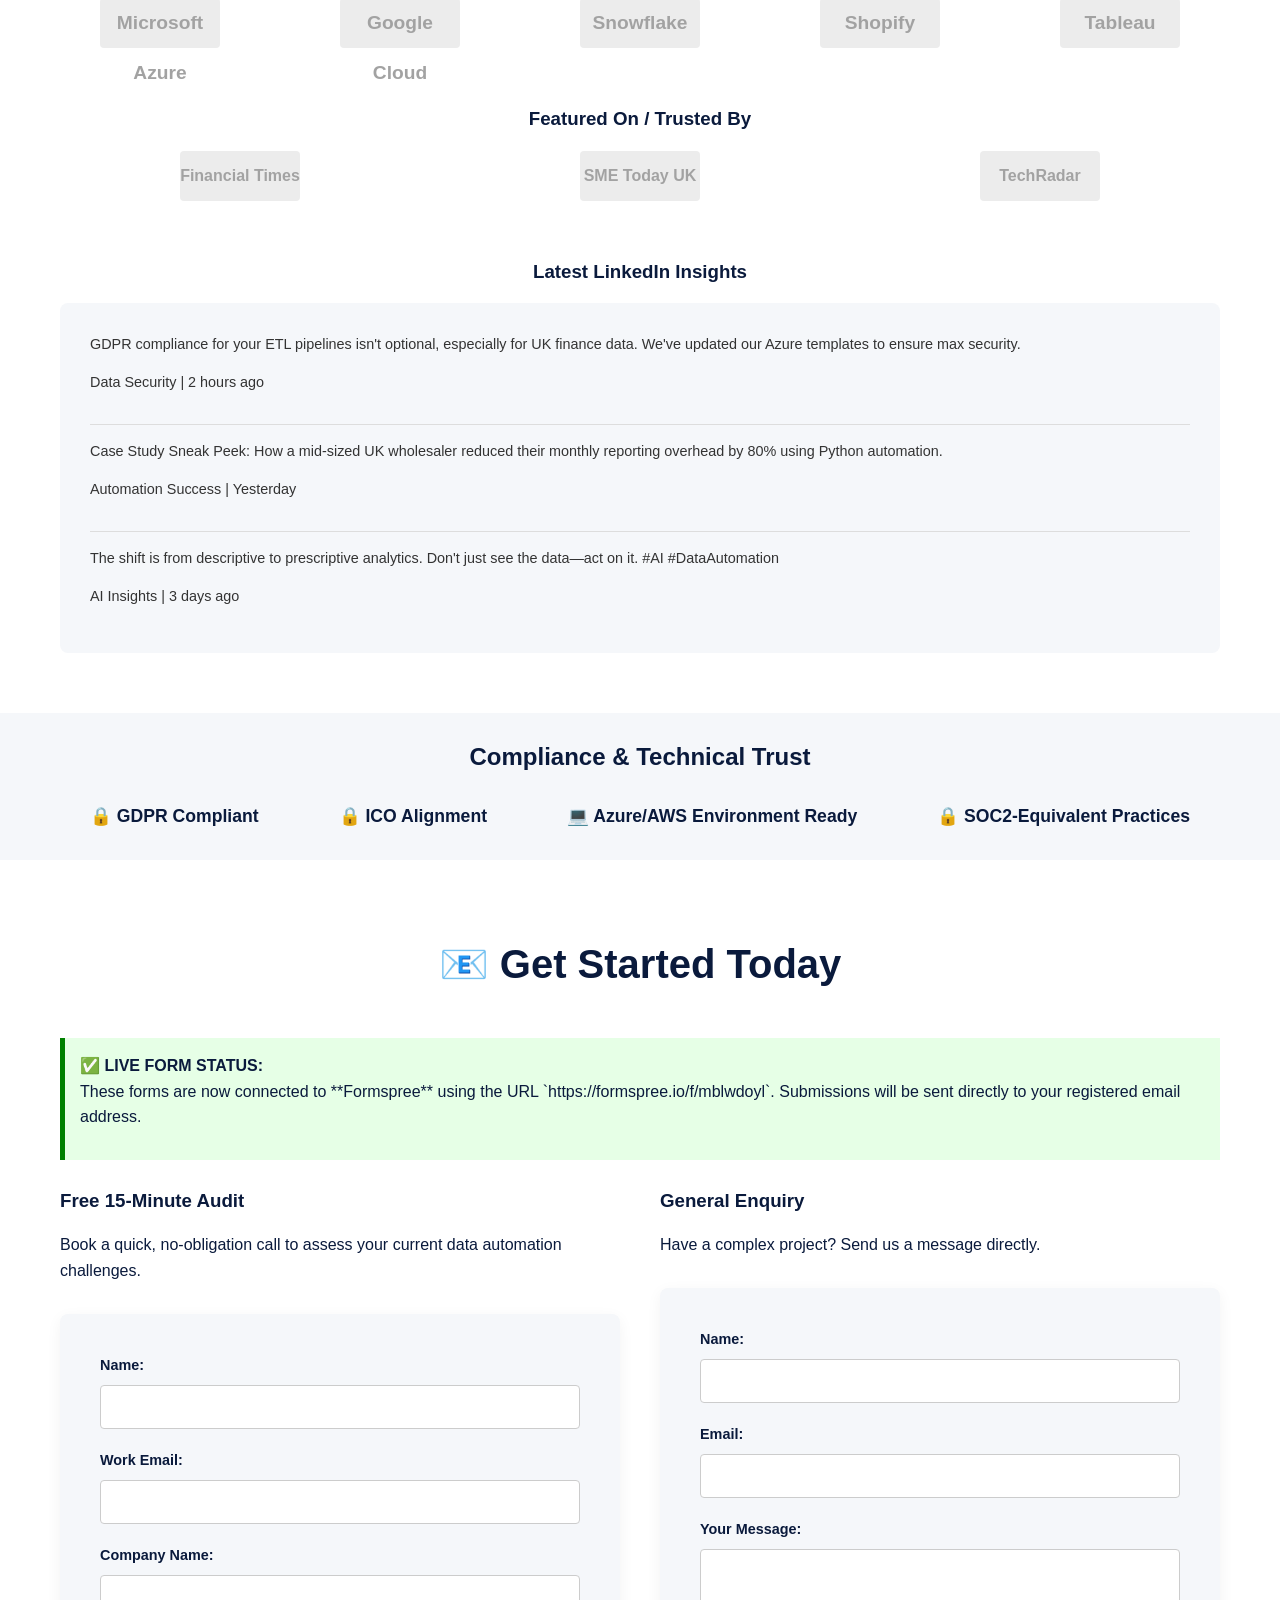
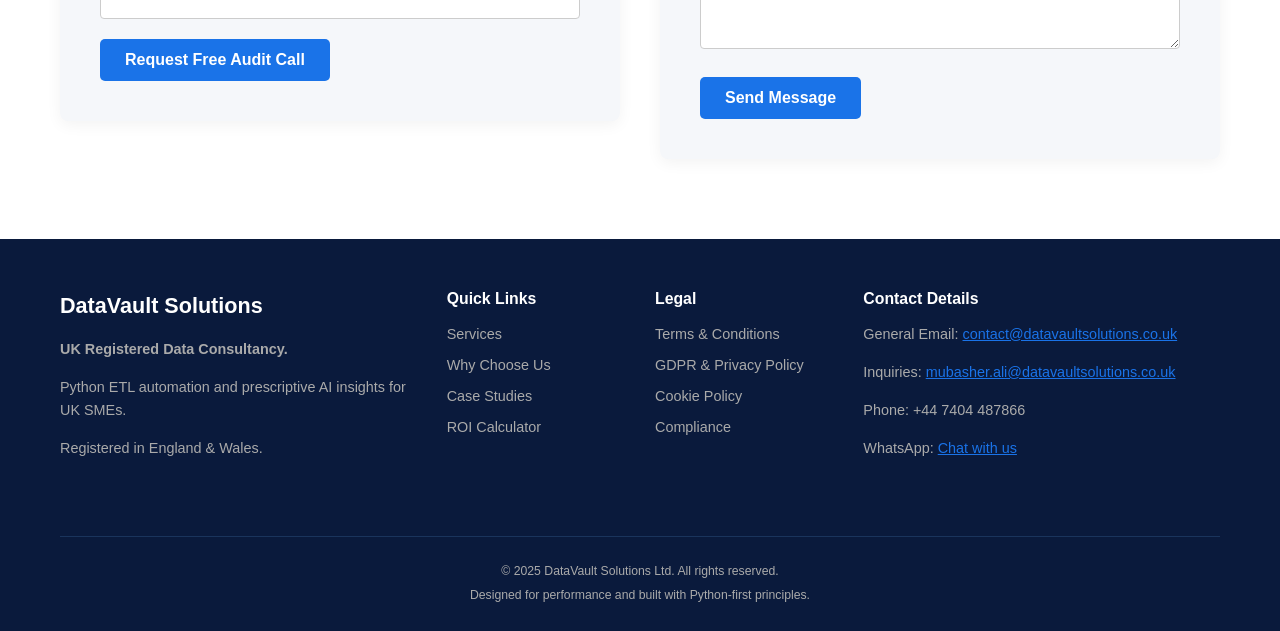
==== commit ef73564a: "Add files via upload" ====
--- a/index-gemini.html
+++ b/index-gemini.html
@@ -417,6 +417,11 @@
             background-color: #d4edda;
             color: #155724;
         }
+
+        .form-message.error {
+            background-color: #f8d7da;
+            color: #721c24;
+        }
         
         /* ROI Calculator */
         #roi-calc-results {
@@ -708,6 +713,7 @@
                     <span class="step-icon">3</span>
                     <h4>Load (Data Warehouse)</h4>
                     <p>Moving modelled data to a robust, scalable cloud data warehouse (Azure/AWS).</p>
+                </p>
                 </div>
                 <div class="step">
                     <span class="step-icon">4</span>
@@ -832,16 +838,16 @@
             <div class="logo-grid">
                 <div class="logo-placeholder" style="font-size: 1.2em;">Microsoft Azure</div>
                 <div class="logo-placeholder" style="font-size: 1.2em;">Google Cloud</div>
+                <div class="logo-placeholder" style="font-size: 1.2em;">Snowflake</div>
+                <div class="logo-placeholder" style="font-size: 1.2em;">Shopify</div>
                 <div class="logo-placeholder" style="font-size: 1.2em;">Tableau</div>
-                <div class="logo-placeholder" style="font-size: 1.2em;">Shopify</div>
-                <div class="logo-placeholder" style="font-size: 1.2em;">Microsoft Power BI</div>
             </div>
             
             <h3 class="text-center" style="margin-top: 40px;">Featured On / Trusted By</h3>
             <div class="logo-grid">
                 <div class="logo-placeholder">Financial Times</div>
-                <div class="logo-placeholder">TechCrunch</div>
-                <div class="logo-placeholder">The Guardian</div>
+                <div class="logo-placeholder">SME Today UK</div>
+                <div class="logo-placeholder">TechRadar</div>
             </div>
             
             <h3 class="text-center" style="margin-top: 60px;">Latest LinkedIn Insights</h3>
@@ -868,21 +874,29 @@
     <section id="contact" data-animation="fade-in">
         <div class="container">
             <h2 class="text-center">&#128231; Get Started Today</h2>
+
+            <blockquote style="margin-bottom: 30px; padding: 15px; border-left: 5px solid green; background-color: #e6ffe6;">
+                <strong>&#9989; LIVE FORM STATUS:</strong>
+                <p>These forms are now connected to **Formspree** using the URL `https://formspree.io/f/mblwdoyl`. Submissions will be sent directly to your registered email address.</p>
+            </blockquote>
+
             <div style="display: flex; gap: 40px; flex-wrap: wrap;">
                 
                 <div style="flex: 1; min-width: 300px;">
                     <h3>Free 15-Minute Audit</h3>
                     <p>Book a quick, no-obligation call to assess your current data automation challenges.</p>
                     <div class="form-section">
-                        <form id="audit-form">
+                        <form id="audit-form" action="https://formspree.io/f/mblwdoyl" method="POST">
                             <label for="audit-name">Name:</label>
-                            <input type="text" id="audit-name" required>
+                            <input type="text" id="audit-name" name="Name" required>
 
                             <label for="audit-email">Work Email:</label>
-                            <input type="email" id="audit-email" required>
+                            <input type="email" id="audit-email" name="Email" required>
                             
                             <label for="audit-company">Company Name:</label>
-                            <input type="text" id="audit-company">
+                            <input type="text" id="audit-company" name="Company_Name">
+                            
+                            <input type="hidden" name="_subject" value="New Audit Request - DataVault Website">
 
                             <button type="submit" class="btn btn-primary">Request Free Audit Call</button>
                             <div id="audit-message" class="form-message"></div>
@@ -894,15 +908,17 @@
                     <h3>General Enquiry</h3>
                     <p>Have a complex project? Send us a message directly.</p>
                     <div class="form-section">
-                        <form id="contact-form">
+                        <form id="contact-form" action="https://formspree.io/f/mblwdoyl" method="POST">
                             <label for="contact-name">Name:</label>
-                            <input type="text" id="contact-name" required>
+                            <input type="text" id="contact-name" name="Name" required>
 
                             <label for="contact-email">Email:</label>
-                            <input type="email" id="contact-email" required>
+                            <input type="email" id="contact-email" name="Email" required>
                             
                             <label for="contact-message">Your Message:</label>
-                            <textarea id="contact-message" required></textarea>
+                            <textarea id="contact-message" name="Message" required></textarea>
+                            
+                            <input type="hidden" name="_subject" value="New General Enquiry - DataVault Website">
 
                             <button type="submit" class="btn btn-primary">Send Message</button>
                             <div id="contact-message-status" class="form-message"></div>
@@ -977,16 +993,16 @@
     </footer>
 
     <script>
-        // --- 3. Simulated Backend API Function ---
+        // --- NOTE: Contact/Audit form submission handlers removed. Formspree handles submission directly. ---
+
+        // --- Simulated Backend API Function (Only used for ROI and AI Demo) ---
         function simulateAPI(endpoint, payload) {
             console.log(`API Call to ${endpoint}`, payload);
             return new Promise(resolve => {
                 setTimeout(() => {
                     let response = { status: "success", endpoint, payload };
                     
-                    if (endpoint === '/api/contact' || endpoint === '/api/audit') {
-                        response.message = "Message delivered successfully. We'll be in touch within 4 hours.";
-                    } else if (endpoint === '/api/roi-calc') {
+                    if (endpoint === '/api/roi-calc') {
                         const { manualHours, avgSalary } = payload;
                         const weeklySavings = manualHours * avgSalary;
                         const annualSavings = weeklySavings * 52; // Assuming 52 working weeks
@@ -1004,53 +1020,7 @@
             });
         }
 
-        // --- Form Submission Handlers ---
-
-        // 1. Contact Form
-        document.getElementById('contact-form').addEventListener('submit', async function(e) {
-            e.preventDefault();
-            const form = e.target;
-            const statusDiv = document.getElementById('contact-message-status');
-            const payload = {
-                name: form['contact-name'].value,
-                email: form['contact-email'].value,
-                message: form['contact-message'].value
-            };
-
-            statusDiv.textContent = 'Sending message...';
-            statusDiv.className = 'form-message success'; // Reusing success for pending
-            statusDiv.style.display = 'block';
-
-            const result = await simulateAPI('/api/contact', payload);
-
-            statusDiv.textContent = `Success! ${result.message}`;
-            statusDiv.className = 'form-message success';
-            form.reset();
-        });
-
-        // 2. Audit Form
-        document.getElementById('audit-form').addEventListener('submit', async function(e) {
-            e.preventDefault();
-            const form = e.target;
-            const statusDiv = document.getElementById('audit-message');
-            const payload = {
-                name: form['audit-name'].value,
-                email: form['audit-email'].value,
-                company: form['audit-company'].value
-            };
-
-            statusDiv.textContent = 'Requesting audit...';
-            statusDiv.className = 'form-message success';
-            statusDiv.style.display = 'block';
-
-            const result = await simulateAPI('/api/audit', payload);
-
-            statusDiv.textContent = `Success! Your 15-minute audit request has been booked. ${result.message}`;
-            statusDiv.className = 'form-message success';
-            form.reset();
-        });
-        
-        // 3. ROI Calculator
+        // --- ROI Calculator ---
         document.getElementById('roi-calc-form').addEventListener('submit', async function(e) {
             e.preventDefault();
             const form = e.target;
@@ -1078,7 +1048,7 @@
             `;
         });
         
-        // 4. AI Insights Demo
+        // --- AI Insights Demo ---
         document.getElementById('ai-insights-form').addEventListener('submit', async function(e) {
             e.preventDefault();
             const form = e.target;
@@ -1088,7 +1058,7 @@
 
             if (!dataInput) {
                 statusDiv.textContent = 'Please provide some sample data.';
-                statusDiv.className = 'form-message';
+                statusDiv.className = 'form-message error';
                 statusDiv.style.display = 'block';
                 outputBox.style.display = 'none';
                 return;
@@ -1189,12 +1159,33 @@
                 }
             });
         }
-
-
-        // --- Initialisation ---
+        
+        // --- Formspree Status Handling (Optional, but useful for user experience) ---
+        // This checks the URL for Formspree success/error query parameters after submission.
         document.addEventListener('DOMContentLoaded', () => {
             loadLinkedInFeed();
             setupIntersectionObserver();
+            
+            const urlParams = new URLSearchParams(window.location.search);
+            const status = urlParams.get('status');
+
+            if (status === 'success') {
+                const targetFormId = urlParams.get('form') === 'audit' ? 'audit-message' : 'contact-message-status';
+                const messageDiv = document.getElementById(targetFormId);
+                if (messageDiv) {
+                    messageDiv.textContent = 'Success! Your message was delivered. We will be in touch shortly.';
+                    messageDiv.className = 'form-message success';
+                    messageDiv.style.display = 'block';
+                }
+            } else if (status === 'error') {
+                const targetFormId = urlParams.get('form') === 'audit' ? 'audit-message' : 'contact-message-status';
+                const messageDiv = document.getElementById(targetFormId);
+                if (messageDiv) {
+                    messageDiv.textContent = 'Error: The submission failed. Please check your inputs and try again.';
+                    messageDiv.className = 'form-message error';
+                    messageDiv.style.display = 'block';
+                }
+            }
         });
         
     </script>
